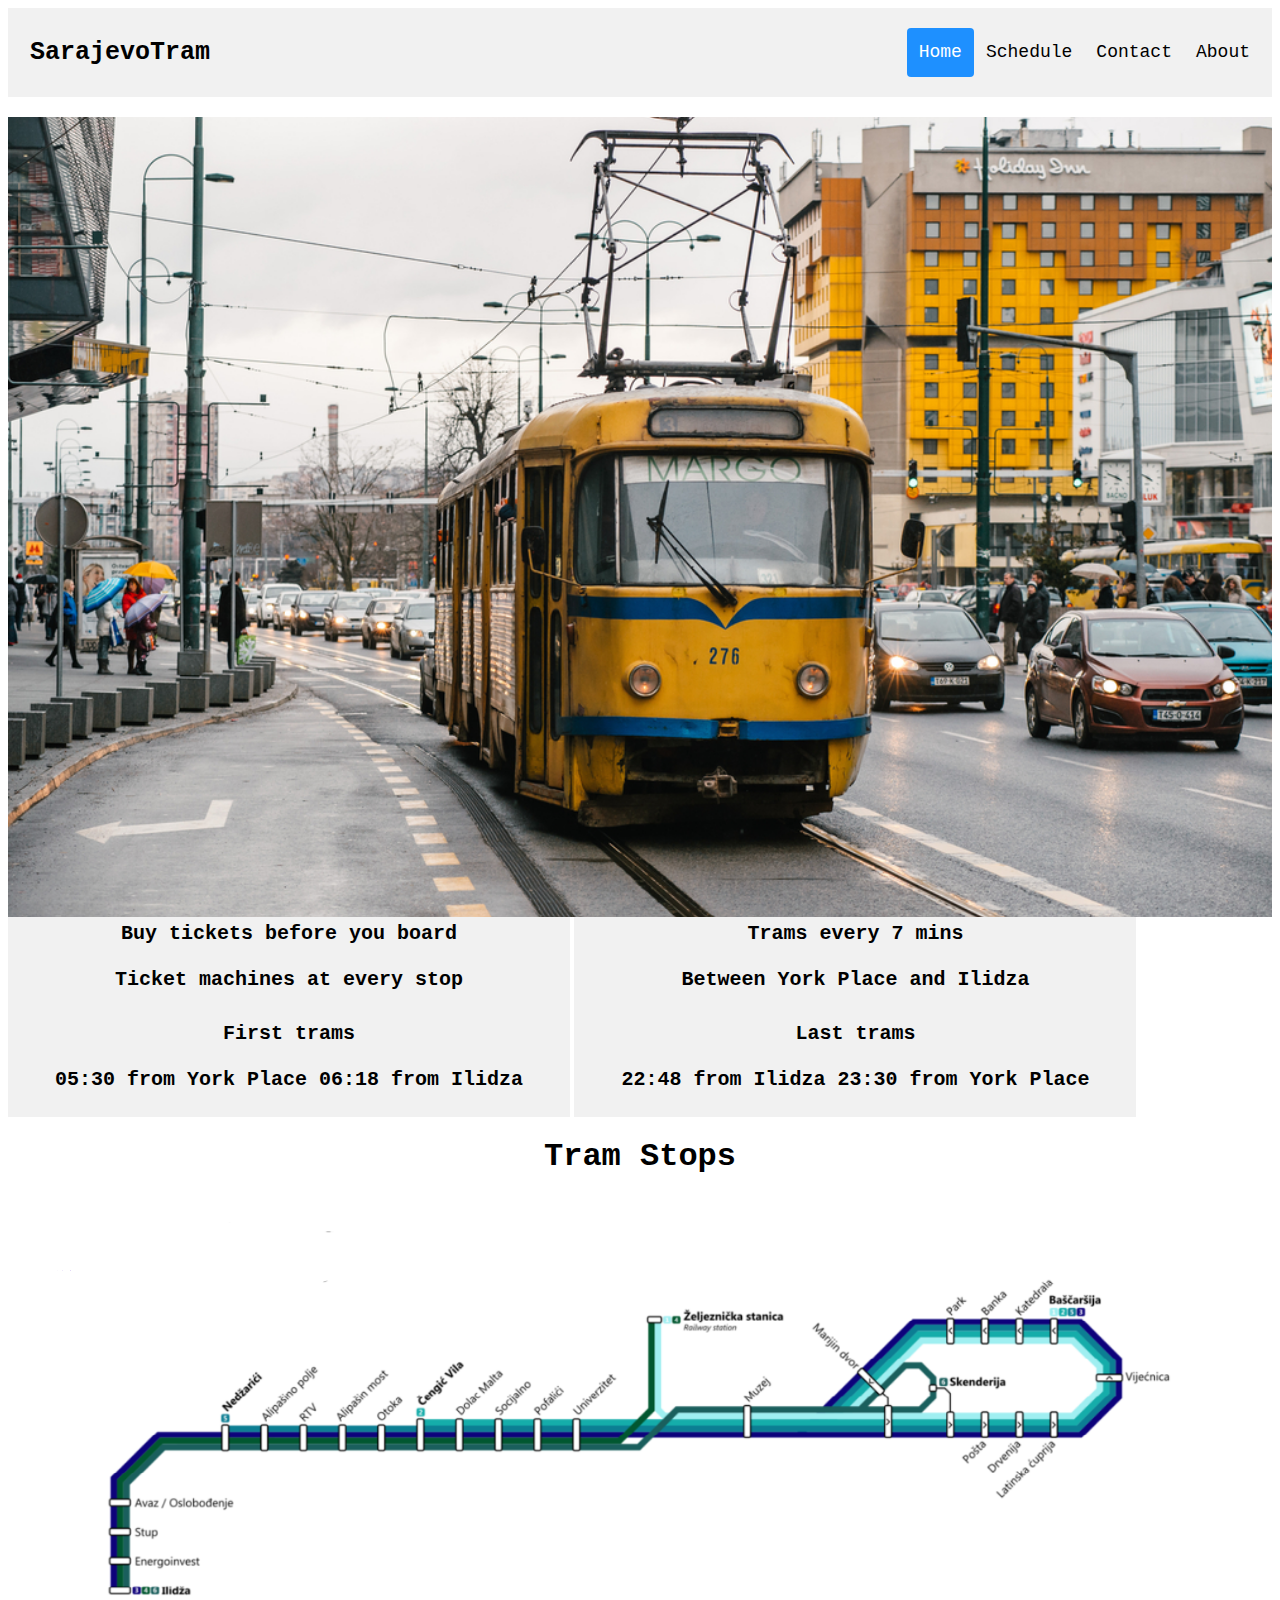
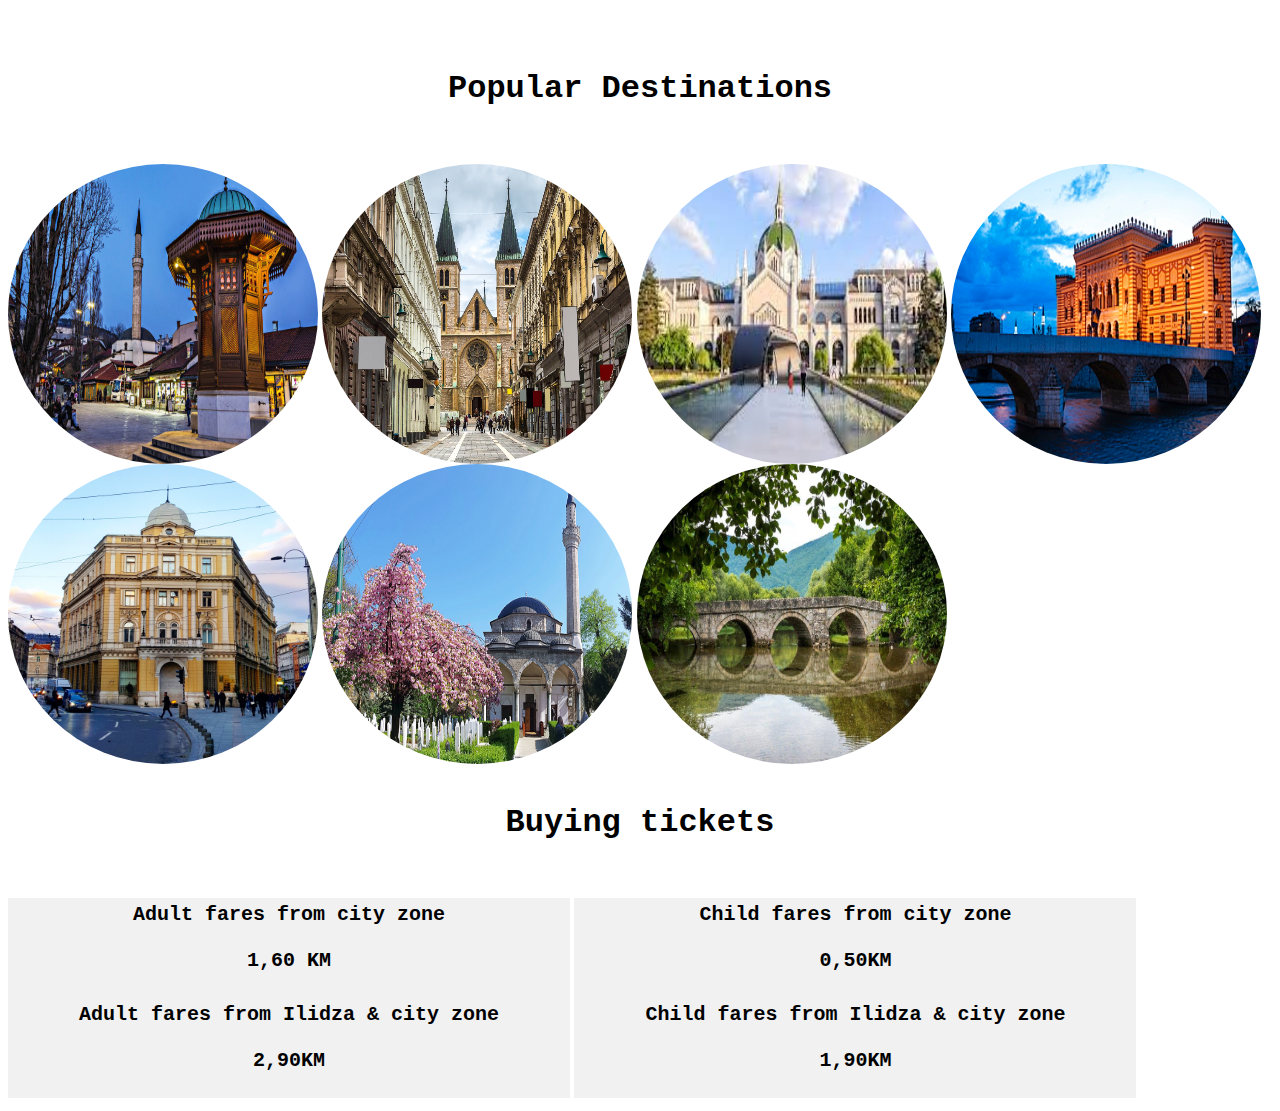
==== index.html @ 95cae6d2 "First commit" ====
<!DOCTYPE html>
<html lang="en">
<head>
<title>myTram</title>
<meta charset="utf-8">
<meta name="viewport" content="width=device-width, initial-scale=1">
<style>
html {
  scroll-behavior: smooth;
}
* {
  box-sizing: border-box;
}

body {
  font-family: Arial, Helvetica, sans-serif;
}

/* Style the header */
.header {
  overflow: hidden;
  background-color: #f1f1f1;
  padding: 20px 10px;
}

.header a {
  float: left;
  color: black;
  text-align: center;
  padding: 12px;
  text-decoration: none;
  font-size: 18px;
  line-height: 25px;
  border-radius: 4px;
  font-family:"Lucida Console",monospace ;

}

.header a.logo {
  font-size: 25px;
  font-weight: bold;
  font-family: "Lucida Console",monospace;
}

.header a:hover {
  background-color: #ddd;
  color: black;
  font-family:"Lucida Console",monospace ;

}

.header a.active {
  background-color: dodgerblue;
  color: white;
  font-family:"Lucida Console",monospace ;
}

.header-right {
  float: right;
}

@media screen and (max-width: 500px) {
  .header a {
    float: none;
    display: block;
    text-align: left;
  }

  .header-right {
    float: none;
  }
}
header {
  background-color: #030303;
  background-image: url("tramvaj4.jpg");
  height: 800px;
 background-position: center;
 background-repeat: no-repeat;
 background-size: cover;
 position: relative;
}

/* Container for flexboxes */
section {
  display: -webkit-flex;
  display: flex;
}

/* Style the navigation menu */
nav {
  -webkit-flex: 1;
  -ms-flex: 1;
  flex: 1;
  background: white;
  padding: 60px;
}

/* Style the list inside the menu */
nav ul {
  list-style-type: none;
  padding: 20;
}

/* Style the content */
article {
  -webkit-flex: 1;
  -ms-flex: 3;
  flex: 3;
  background-color: #f1f1f1;
  padding: 60px;
}
span.a {
  display: inline-block;
  width: 562px;
  height: 100px;
  padding: 5px;
  background-color: #f1f1f1;
  text-align: center;
  font-family:"Lucida Console",monospace;
  font-size: 20px;
  font-weight: bold;
}
.header2{
  text-align: center;
  font-family:"Lucida Console",monospace;

}
.responsive {
  width: 100%;
  height: auto;

}
.header3{
  text-align: center;
  font-family:"Lucida Console",monospace;
}
.avatar {
  vertical-align: middle;
  width: 310px;
  height: 300px;
  border-radius: 150%;


}
.header4{
  text-align: center;
  font-family:"Lucida Console",monospace;
}
span.b {
  display: inline-block;
  width: 562px;
  height: 100px;
  padding: 5px;
  background-color: #f1f1f1;
  text-align: center;
  font-family:"Lucida Console",monospace;
  font-size: 20px;
  font-weight: bold;
}
/* Style the footer */
footer {
  background-color: #777;
  padding: 10px;
  text-align: center;
  color: white;
}

/* Responsive layout - makes the menu and the content (inside the section) sit on top of each other instead of next to each other */
@media (max-width: 600px) {
  section {
    -webkit-flex-direction: column;
    flex-direction: column;
  }
}
</style>
<link rel="stylesheet" href="assets/css/spapp.css" />
<link rel="stylesheet" href="assets/css/custom.css" />
</head>
<body>

  <div class="header">
    <a href="#default" class="logo">SarajevoTram</a>
    <div class="header-right">
      <a class="active" href="#home">Home</a>
      <a class="#schedule" href="#schedule">Schedule</a>
      <a href="#contact">Contact</a>
      <a href="#about">About</a>
    </div>
  </div>
  <main id="spapp" role="main">
      <section id="home"></section>
      <section id="schedule"><h1></h1></section>
      <section id="contact"><h1></h1></section>
      <section id="about"></section>
    </main>
<header>
  <h2></h2>
</header>
<span class="a">Buy tickets before you board <br></br>
Ticket machines at every stop</span>
<span class="a">Trams every 7 mins<br></br>
Between York Place and Ilidza</span>
<span class="a">First trams <br></br>
  05:30 from York Place
  06:18 from Ilidza</span>
<span class="a">Last trams<br></br>
  22:48 from Ilidza
  23:30 from York Place</span>

<div class="header2">

<h1>Tram Stops</h1>
</div>
<img src="redoslijed.png" alt="Nature" class="responsive">
<div class="header3">

<h1>Popular Destinations</h1>
<br></br>
</div>
<img src="sebilj.jpg" alt="Avatar" class="avatar">
<img src="katedrala.jpg" alt="Avatar" class="avatar">
<img src="akademija.jpg" alt="Avatar" class="avatar">
<img src="vijecnica.jpg" alt="Avatar" class="avatar">

<img src="vatra.jpg" alt="Avatar" class="avatar">
<img src="alipasina.jpg" alt="Avatar" class="avatar">

<img src="most.jpg" alt="Avatar" class="avatar">

<br></br>
<div class="header4">

<h1> Buying tickets</h1>
</div>
<br>
</br>
<span class="b">Adult fares from city zone <br></br>
1,60 KM </span>
<span class="b">Child fares from city zone <br></br>
0,50KM</span>
<span class="b">Adult fares from
Ilidza & city zone <br></br>
2,90KM</span>
<span class="b">Child fares from
Ilidza & city zone <br></br>
1,90KM</span>


<script src="assets/js/jquery.spapp.js"></script>
<script src="assets/js/custom.js"></script>

<!--
<footer>
  <p>Footer</p>
</footer>-->

</body>
</html>
---- assets/css/spapp.css ----
main#spapp > section { display: none; }
main#spapp > section:last-child { display: block; }
@keyframes appear { from { width:0; opacity:0; } to { width:100%; opacity:1; } }
main#spapp > section:target { display: block; animation: appear 0.1s linear 1; }
main#spapp > section:target ~ * { display: none; }
---- assets/css/custom.css ----
ain#spapp > section { padding:60px 10px 10px 10px; background:#ffcdd2; }
main#spapp > section#view_2 { background:#90caf9; }
main#spapp > section#view_3 { background:#a5d6a7; }
main#spapp > section#error_404 { background:#b71c1c; color:#fff; }
main#spapp h1 { font-size: 4.2rem; line-height: 110%; margin: 2.1rem 0 1.68rem 0; text-align:center; }
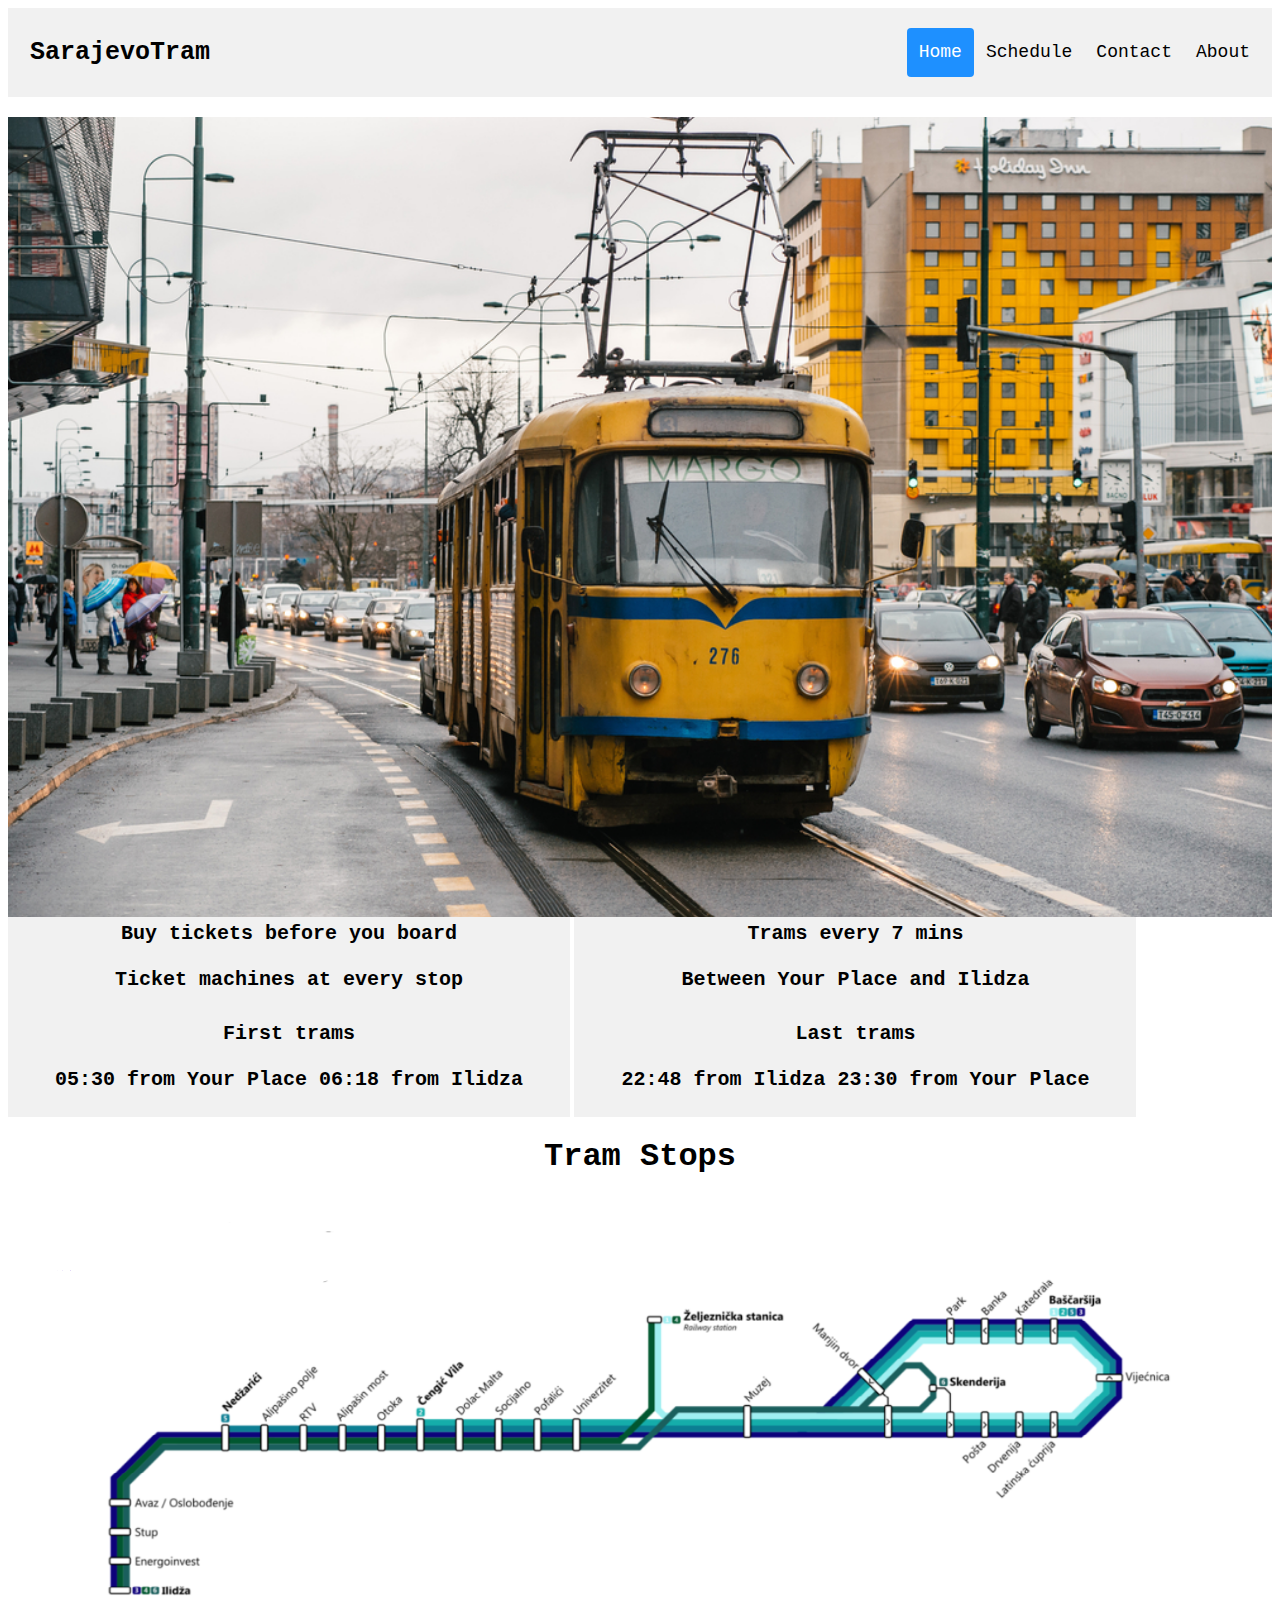
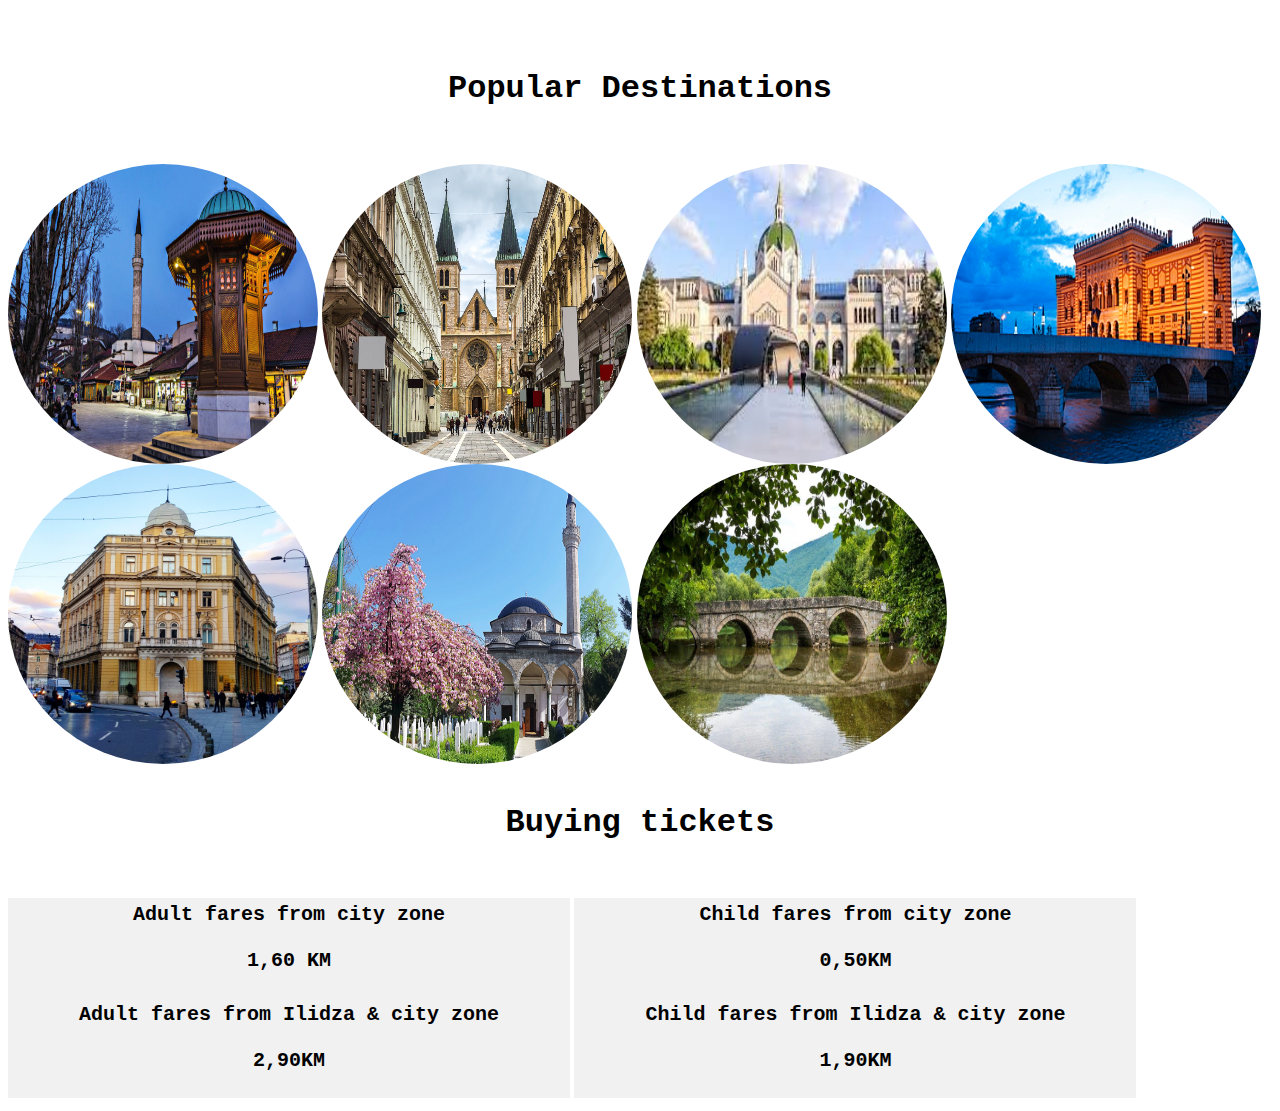
==== commit df53520f: "project code" ====
--- a/index.html
+++ b/index.html
@@ -2,8 +2,11 @@
 <html lang="en">
 <head>
 <title>myTram</title>
+<link rel="shortcut icon" type="image/png" href="logo1.png"/>
 <meta charset="utf-8">
 <meta name="viewport" content="width=device-width, initial-scale=1">
+<link rel="stylesheet" href="assets/css/spapp.css" />
+<link rel="stylesheet" href="assets/css/custom.css" />
 <style>
 html {
   scroll-behavior: smooth;
@@ -173,39 +176,39 @@
   }
 }
 </style>
-<link rel="stylesheet" href="assets/css/spapp.css" />
-<link rel="stylesheet" href="assets/css/custom.css" />
+
 </head>
 <body>
 
-  <div class="header">
+ <div class="header">
     <a href="#default" class="logo">SarajevoTram</a>
     <div class="header-right">
       <a class="active" href="#home">Home</a>
-      <a class="#schedule" href="#schedule">Schedule</a>
-      <a href="#contact">Contact</a>
-      <a href="#about">About</a>
+      <a class="#schedule" href="schedule.html">Schedule</a>
+      <a href="contact.html">Contact</a>
+      <a href="about.html">About</a>
     </div>
-  </div>
+  </div><!--
   <main id="spapp" role="main">
       <section id="home"></section>
       <section id="schedule"><h1></h1></section>
       <section id="contact"><h1></h1></section>
       <section id="about"></section>
-    </main>
+    </main>-->
+
 <header>
   <h2></h2>
 </header>
 <span class="a">Buy tickets before you board <br></br>
 Ticket machines at every stop</span>
 <span class="a">Trams every 7 mins<br></br>
-Between York Place and Ilidza</span>
+Between Your Place and Ilidza</span>
 <span class="a">First trams <br></br>
-  05:30 from York Place
+  05:30 from Your Place
   06:18 from Ilidza</span>
 <span class="a">Last trams<br></br>
   22:48 from Ilidza
-  23:30 from York Place</span>
+  23:30 from Your Place</span>
 
 <div class="header2">
 
@@ -246,8 +249,6 @@
 1,90KM</span>
 
 
-<script src="assets/js/jquery.spapp.js"></script>
-<script src="assets/js/custom.js"></script>
 
 <!--
 <footer>
@@ -255,4 +256,8 @@
 </footer>-->
 
 </body>
+<script src="assets/js/jquery.spapp.min.js"></script>
+
+<script src="assets/js/jquery.spapp.js"></script>
+<script src="assets/js/custom.js"></script>
 </html>
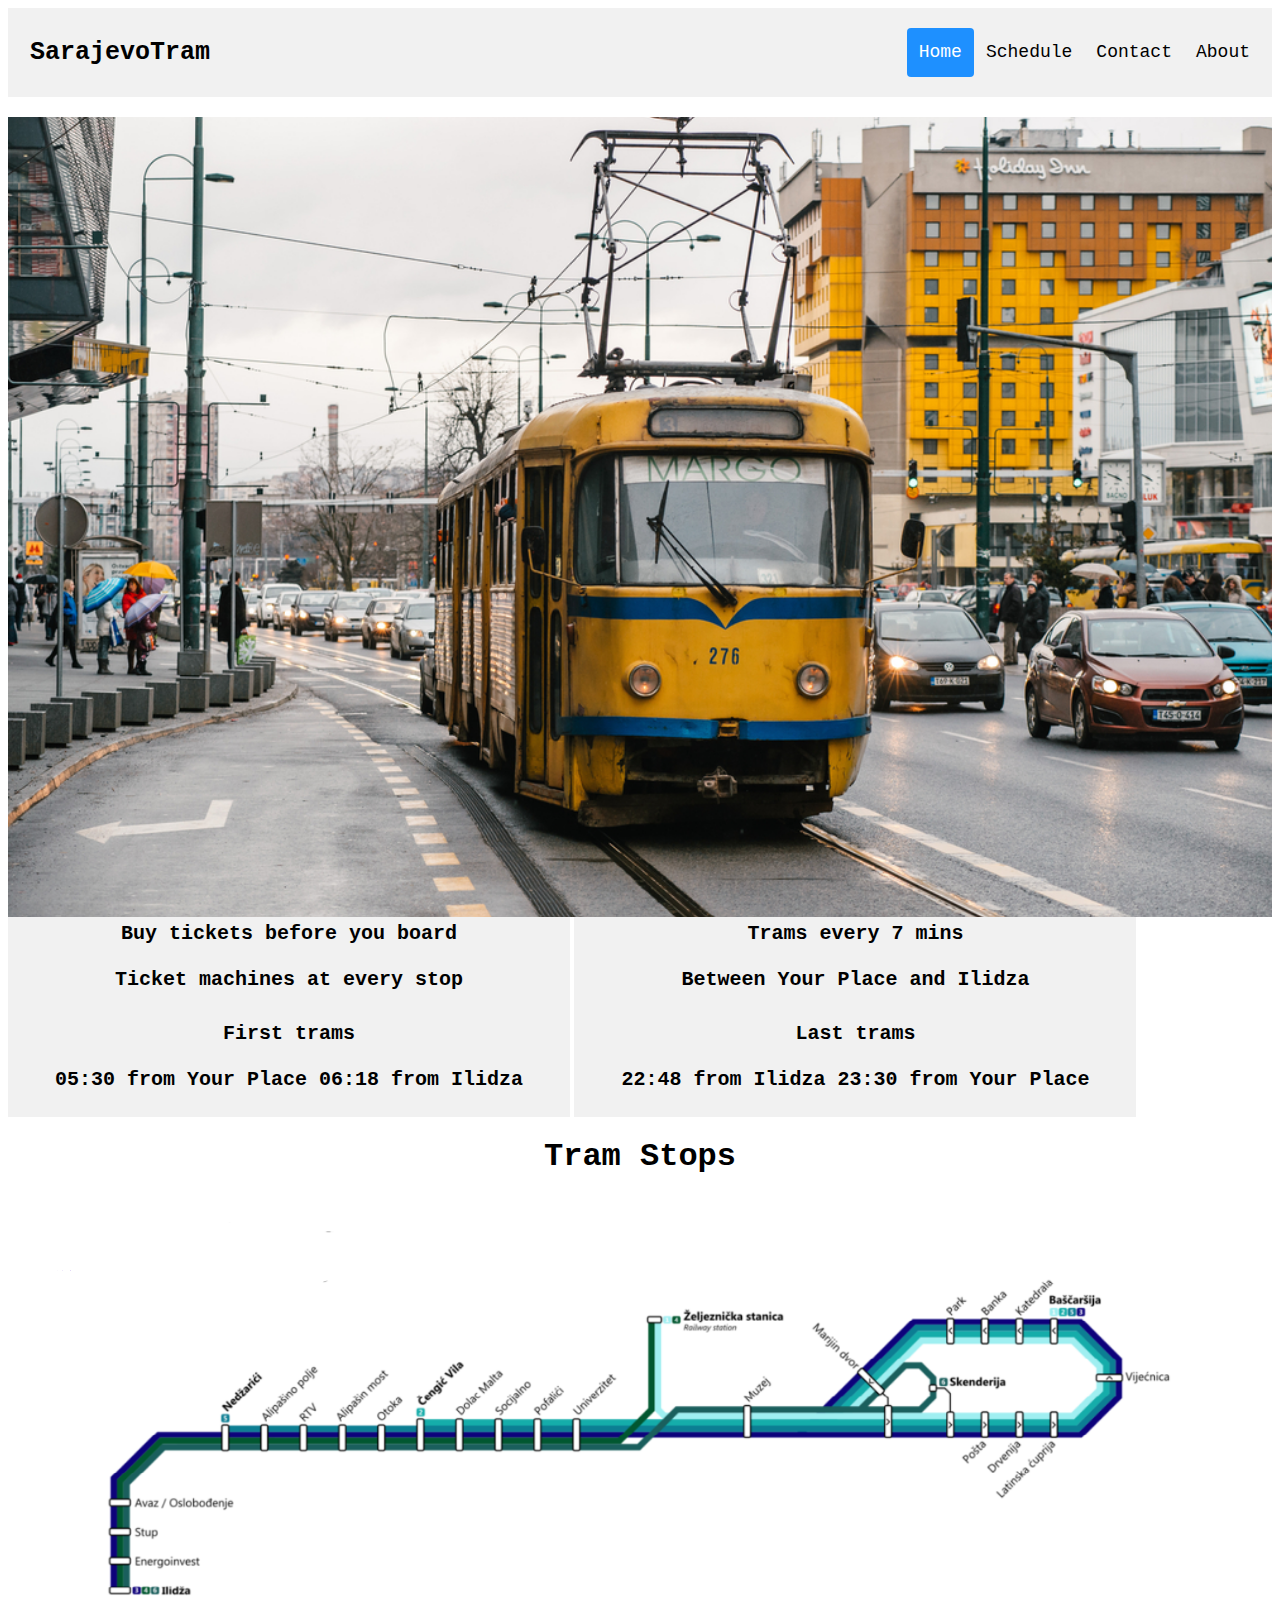
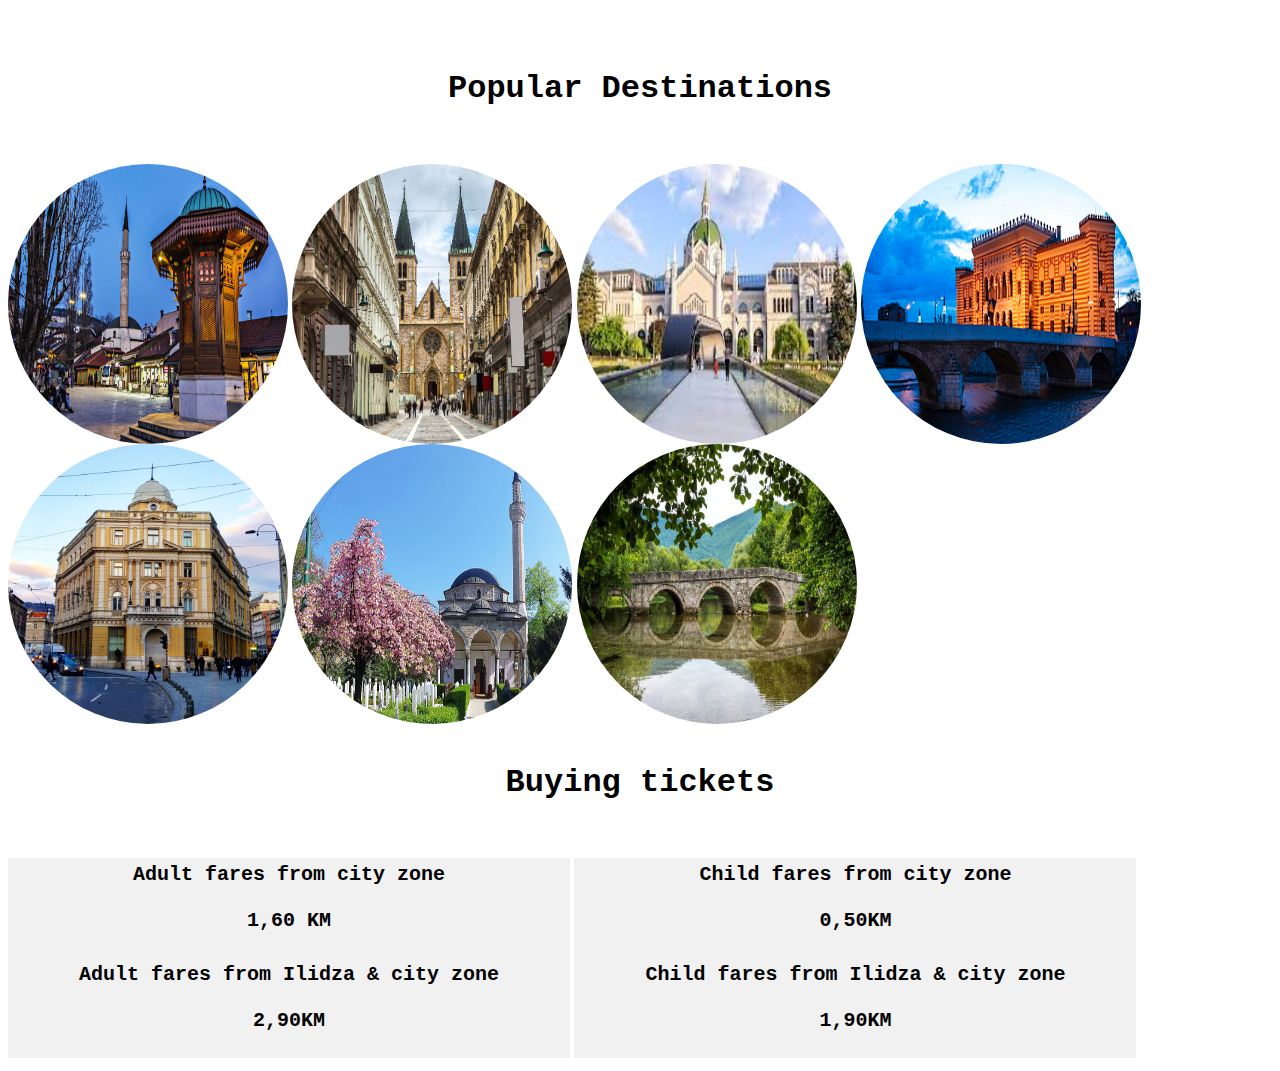
==== commit 954daf16: "update" ====
--- a/index.html
+++ b/index.html
@@ -139,9 +139,9 @@
 }
 .avatar {
   vertical-align: middle;
-  width: 310px;
-  height: 300px;
-  border-radius: 150%;
+  width: 280px;
+  height: 280px;
+  border-radius: 50%;
 
 
 }
